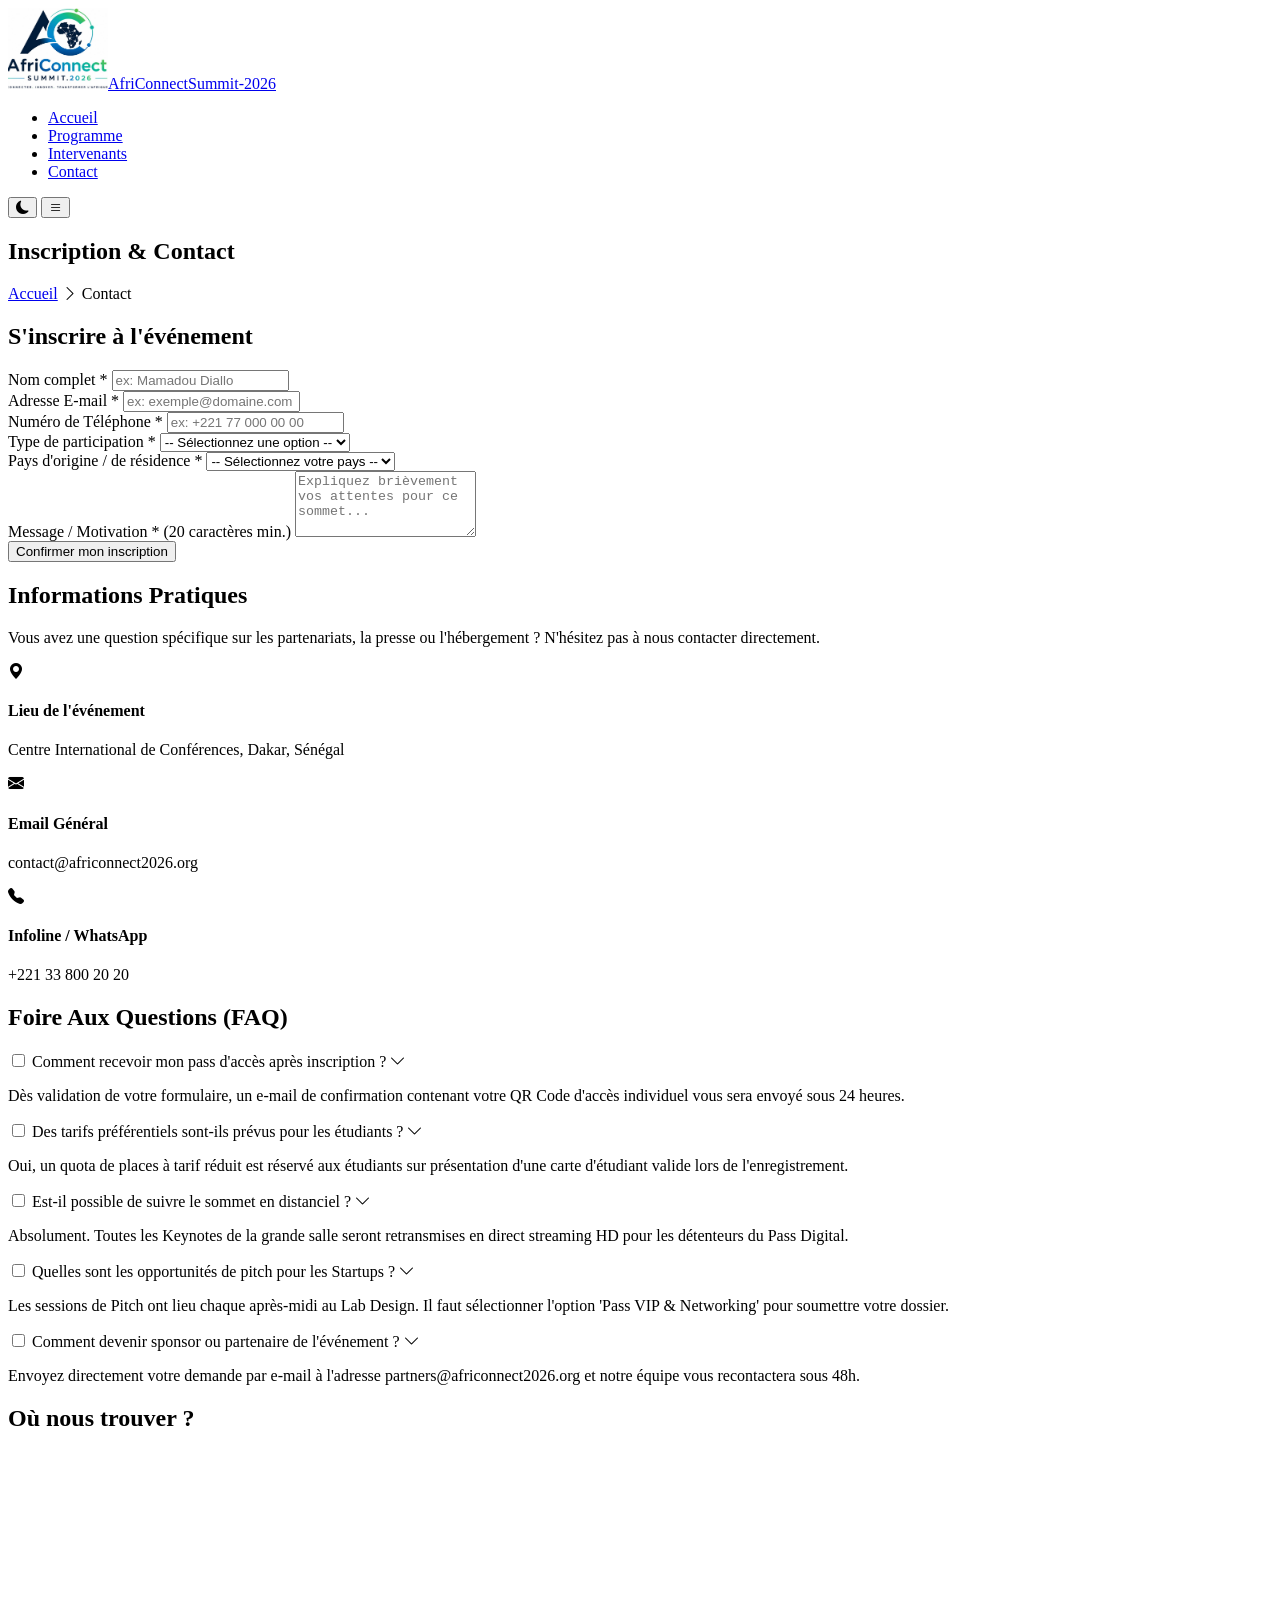
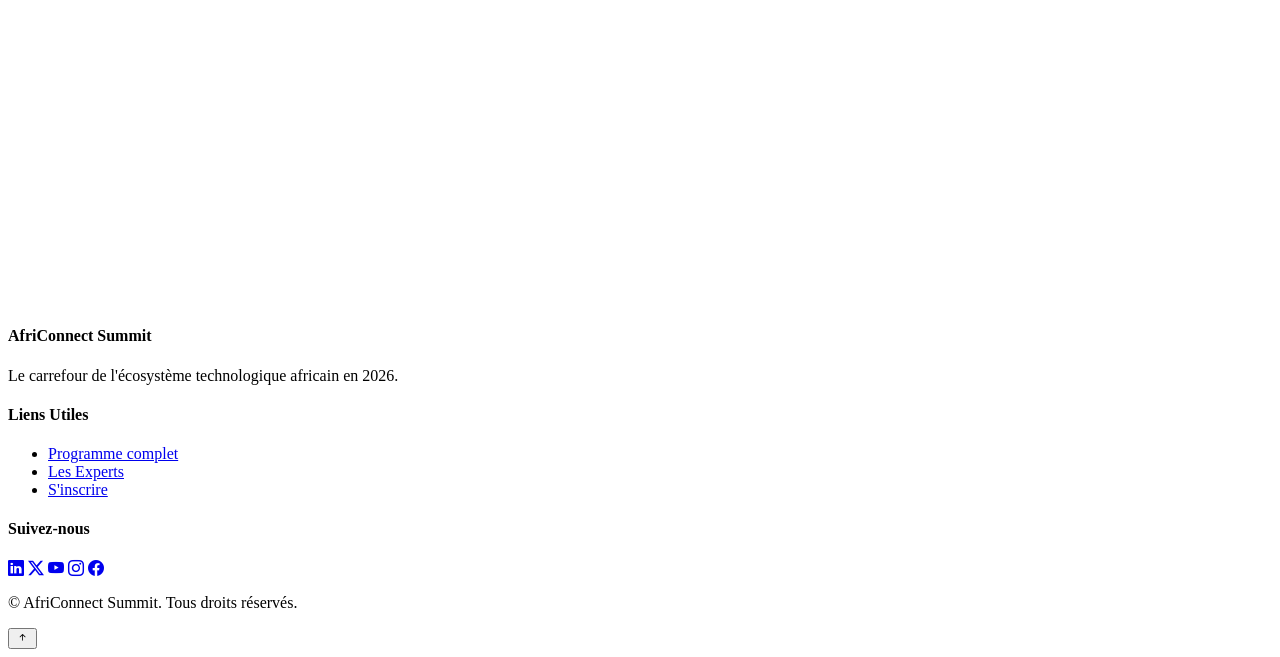
==== contact.html @ 2fd5e5c2 "structure HTML de tous les pages" ====
<!DOCTYPE html>
<html lang="en">
<head>
    <meta charset="UTF-8">
    <meta name="viewport" content="width=device-width, initial-scale=1.0">
    <title>AfriSummit</title>
    <link rel="preconnect" href="https://fonts.googleapis.com">
    <link rel="preconnect" href="https://fonts.gstatic.com" crossorigin>
    <link href="https://fonts.googleapis.com/css2?family=Inter:wght@400;500;600&family=Space+Grotesk:wght@500;700&display=swap" rel="stylesheet">
    <link rel="stylesheet" href="https://cdn.jsdelivr.net/npm/bootstrap-icons@1.11.3/font/bootstrap-icons.min.css">
    <link rel="stylesheet" href="css/style.css">
</head>
<body>
    <header class="main-header">
        <nav class="navbar" aria-label="Navigation principale">
            <div class="nav-logo"> 
               <a href="programme.html"><img src="images/logo1.jpeg" alt="AfriConnect Summit 2026" width="100px">AfriConnect<span>Summit-2026</span></a>
            </div>
                <ul class="nav-links" id="navlinks">
                    <li><a href="index.html">Accueil</a></li>
                    <li><a href="programme.html">Programme</a></li>
                    <li><a href="intervenants.html">Intervenants</a></li>
                    <li><a href="contact.html" class="active">Contact</a></li>
                </ul>
                <div class="nav-actions">
                    <button id="themtoggle" class="btn-theme" aria-label="Changer de theme">
                        <i class="bi bi-moon-fill"></i>
                    </button>
                    <button id="menuHamburger" class="btn-hamburger" aria-label="Ouvrir le menu" aria-expanded="false">
                        <i class="bi bi-list"></i>
                    </button>
                </div>
        </nav>
    </header>
    <main>
        <!-- HERO INTERNE -->
        <section class="internal-hero">
            <h1>Inscription & Contact</h1>
            <nav class="breadcrumb" aria-label="Fil d'Ariane">
                <a href="index.html">Accueil</a>
                <i class="bi bi-chevron-right"></i>
                <span>Contact</span>
            </nav>
        </section>
         <!-- SECTION FORMULAIRE DE CONTACT (Flexbox 2 colonnes) -->
        <section class="contact-section">
            <div class="contact-container">
                
                <!-- Colonne Gauche : Formulaire -->
                <div class="contact-form-wrapper">
                    <h2>S'inscrire à l'événement</h2>
                    <div id="successMessage" class="alert-success" style="display: none;">
                        <i class="bi bi-check-circle-fill"></i> Inscription réussie ! Un e-mail de confirmation vous a été envoyé.
                    </div>

                    <form id="registrationForm" novalidate>
                        <!-- Nom Complet -->
                        <div class="form-group">
                            <label for="fullName">Nom complet *</label>
                            <input type="text" id="fullName" class="form-control" placeholder="ex: Mamadou Diallo">
                            <small class="error-text"></small>
                        </div>

                        <!-- Email -->
                        <div class="form-group">
                            <label for="email">Adresse E-mail *</label>
                            <input type="email" id="email" class="form-control" placeholder="ex: exemple@domaine.com">
                            <small class="error-text"></small>
                        </div>

                        <!-- Téléphone -->
                        <div class="form-group">
                            <label for="phone">Numéro de Téléphone *</label>
                            <input type="tel" id="phone" class="form-control" placeholder="ex: +221 77 000 00 00">
                            <small class="error-text"></small>
                        </div>

                        <!-- Type de participation -->
                        <div class="form-group">
                            <label for="participationType">Type de participation *</label>
                            <select id="participationType" class="form-control">
                                <option value="">-- Sélectionnez une option --</option>
                                <option value="participant">Participant Standard</option>
                                <option value="vip">Pass VIP & Networking</option>
                                <option value="student">Étudiant / Chercheur</option>
                                <option value="press">Presse & Média</option>
                            </select>
                            <small class="error-text"></small>
                        </div>

                        <!-- Pays africain (Min 10 pays) -->
                        <div class="form-group">
                            <label for="country">Pays d'origine / de résidence *</label>
                            <select id="country" class="form-control">
                                <option value="">-- Sélectionnez votre pays --</option>
                                <option value="Sénégal">Sénégal</option>
                                <option value="Guinée">Guinée</option>
                                <option value="Côte d'Ivoire">Côte d'Ivoire</option>
                                <option value="Mali">Mali</option>
                                <option value="Ghana">Ghana</option>
                                <option value="Nigeria">Nigeria</option>
                                <option value="Cameroun">Cameroun</option>
                                <option value="Kenya">Kenya</option>
                                <option value="Rwanda">Rwanda</option>
                                <option value="Maroc">Maroc</option>
                                <option value="Afrique du Sud">Afrique du Sud</option>
                            </select>
                            <small class="error-text"></small>
                        </div>

                        <!-- Message / Motivation -->
                        <div class="form-group">
                            <label for="message">Message / Motivation * (20 caractères min.)</label>
                            <textarea id="message" rows="4" class="form-control" placeholder="Expliquez brièvement vos attentes pour ce sommet..."></textarea>
                            <small class="error-text"></small>
                        </div>

                        <!-- Bouton d'envoi -->
                        <button type="submit" class="btn btn-primary btn-submit">Confirmer mon inscription</button>
                    </form>
                </div>

                <!-- Colonne Droite : Informations pratiques -->
                <div class="contact-info-wrapper">
                    <h2>Informations Pratiques</h2>
                    <p class="info-desc">Vous avez une question spécifique sur les partenariats, la presse ou l'hébergement ? N'hésitez pas à nous contacter directement.</p>

                    <div class="info-cards">
                        <div class="info-item">
                            <i class="bi bi-geo-alt-fill"></i>
                            <div>
                                <h4>Lieu de l'événement</h4>
                                <p>Centre International de Conférences, Dakar, Sénégal</p>
                            </div>
                        </div>

                        <div class="info-item">
                            <i class="bi bi-envelope-fill"></i>
                            <div>
                                <h4>Email Général</h4>
                                <p>contact@africonnect2026.org</p>
                            </div>
                        </div>

                        <div class="info-item">
                            <i class="bi bi-telephone-fill"></i>
                            <div>
                                <h4>Infoline / WhatsApp</h4>
                                <p>+221 33 800 20 20</p>
                            </div>
                        </div>
                    </div>
                </div>

            </div>
        </section>
           <!-- SECTION FAQ (ACCORDÉON CSS PUR) -->
        <section class="faq-section scroll-anim">
            <h2 class="section-title">Foire Aux Questions (FAQ)</h2>
            <div class="faq-accordion">
                
                <!-- Q1 -->
                <div class="faq-item">
                    <input type="checkbox" id="faq-1" class="faq-toggle">
                    <label for="faq-1" class="faq-header">
                        Comment recevoir mon pass d'accès après inscription ?
                        <i class="bi bi-chevron-down faq-icon"></i>
                    </label>
                    <div class="faq-content">
                        <p>Dès validation de votre formulaire, un e-mail de confirmation contenant votre QR Code d'accès individuel vous sera envoyé sous 24 heures.</p>
                    </div>
                </div>

                <!-- Q2 -->
                <div class="faq-item">
                    <input type="checkbox" id="faq-2" class="faq-toggle">
                    <label for="faq-2" class="faq-header">
                        Des tarifs préférentiels sont-ils prévus pour les étudiants ?
                        <i class="bi bi-chevron-down faq-icon"></i>
                    </label>
                    <div class="faq-content">
                        <p>Oui, un quota de places à tarif réduit est réservé aux étudiants sur présentation d'une carte d'étudiant valide lors de l'enregistrement.</p>
                    </div>
                </div>

                <!-- Q3 -->
                <div class="faq-item">
                    <input type="checkbox" id="faq-3" class="faq-toggle">
                    <label for="faq-3" class="faq-header">
                        Est-il possible de suivre le sommet en distanciel ?
                        <i class="bi bi-chevron-down faq-icon"></i>
                    </label>
                    <div class="faq-content">
                        <p>Absolument. Toutes les Keynotes de la grande salle seront retransmises en direct streaming HD pour les détenteurs du Pass Digital.</p>
                    </div>
                </div>

                <!-- Q4 -->
                <div class="faq-item">
                    <input type="checkbox" id="faq-4" class="faq-toggle">
                    <label for="faq-4" class="faq-header">
                        Quelles sont les opportunités de pitch pour les Startups ?
                        <i class="bi bi-chevron-down faq-icon"></i>
                    </label>
                    <div class="faq-content">
                        <p>Les sessions de Pitch ont lieu chaque après-midi au Lab Design. Il faut sélectionner l'option 'Pass VIP & Networking' pour soumettre votre dossier.</p>
                    </div>
                </div>

                <!-- Q5 -->
                <div class="faq-item">
                    <input type="checkbox" id="faq-5" class="faq-toggle">
                    <label for="faq-5" class="faq-header">
                        Comment devenir sponsor ou partenaire de l'événement ?
                        <i class="bi bi-chevron-down faq-icon"></i>
                    </label>
                    <div class="faq-content">
                        <p>Envoyez directement votre demande par e-mail à l'adresse partners@africonnect2026.org et notre équipe vous recontactera sous 48h.</p>
                    </div>
                </div>

            </div>
        </section>

        <!-- SECTION CARTE GOOGLE MAPS -->
        <section class="map-section scroll-anim">
            <h2 class="section-title">Où nous trouver ?</h2>
            <div class="map-container">
                <iframe 
                    src="https://www.google.com/maps/embed?pb=!1m18!1m12!1m3!1d61775.29778263155!2d-17.4727142!3d14.6937001!2m3!1f0!2f0!3f0!3m2!1i1024!2i768!4f13.1!3m3!1m2!1s0xec1724012013f99%3A0xe541240375837651!2sDakar%2C%20S%C3%A9n%C3%A9gal!5e0!3m2!1sfr!2sfr!4v1700000000000!5m2!1sfr!2sfr" 
                    width="100%" 
                    height="450" 
                    style="border:0;" 
                    allowfullscreen="" 
                    loading="lazy" 
                    referrerpolicy="no-referrer-when-downgrade"
                    title="Carte de localisation de l'événement">
                </iframe>
            </div>
        </section>
    </main>
    <!-- Footer -->
         <footer class="main-footer">
        <div class="footer-container">
            <div class="footer-col">
                <h4>AfriConnect Summit</h4>
                <p>Le carrefour de l'écosystème technologique africain en 2026.</p>
            </div>
            <div class="footer-col">
                <h4>Liens Utiles</h4>
                <ul>
                    <li><a href="programme.html">Programme complet</a></li>
                    <li><a href="intervenants.html">Les Experts</a></li>
                    <li><a href="contact.html">S'inscrire</a></li>
                </ul>
            </div>
            <div class="footer-col">
                <h4>Suivez-nous</h4>
                <div class="social-links">
                    <a href="#" aria-label="LinkedIn"><i class="bi bi-linkedin"></i></a>
                    <a href="#" aria-label="X (Twitter)"><i class="bi bi-twitter-x"></i></a>
                    <a href="#" aria-label="YouTube"><i class="bi bi-youtube"></i></a>
                    <a href="#" aria-label="instagram"><i class="bi bi-instagram"></i></a>
                    <a href="#" aria-label="facebook"><i class="bi bi-facebook"></i></a>
                </div>
            </div>
        </div>
        
        <div class="footer-bottom">
            <p>&copy; <span id="currentYear"></span> AfriConnect Summit. Tous droits réservés.</p>
            <button id="backToTop" class="btn-back-to-top" aria-label="Retour en haut de page">
                <i class="bi bi-arrow-up-short"></i>
            </button>
        </div>
    </footer>

    <script src="js/main.js"></script>
</body>
</html>
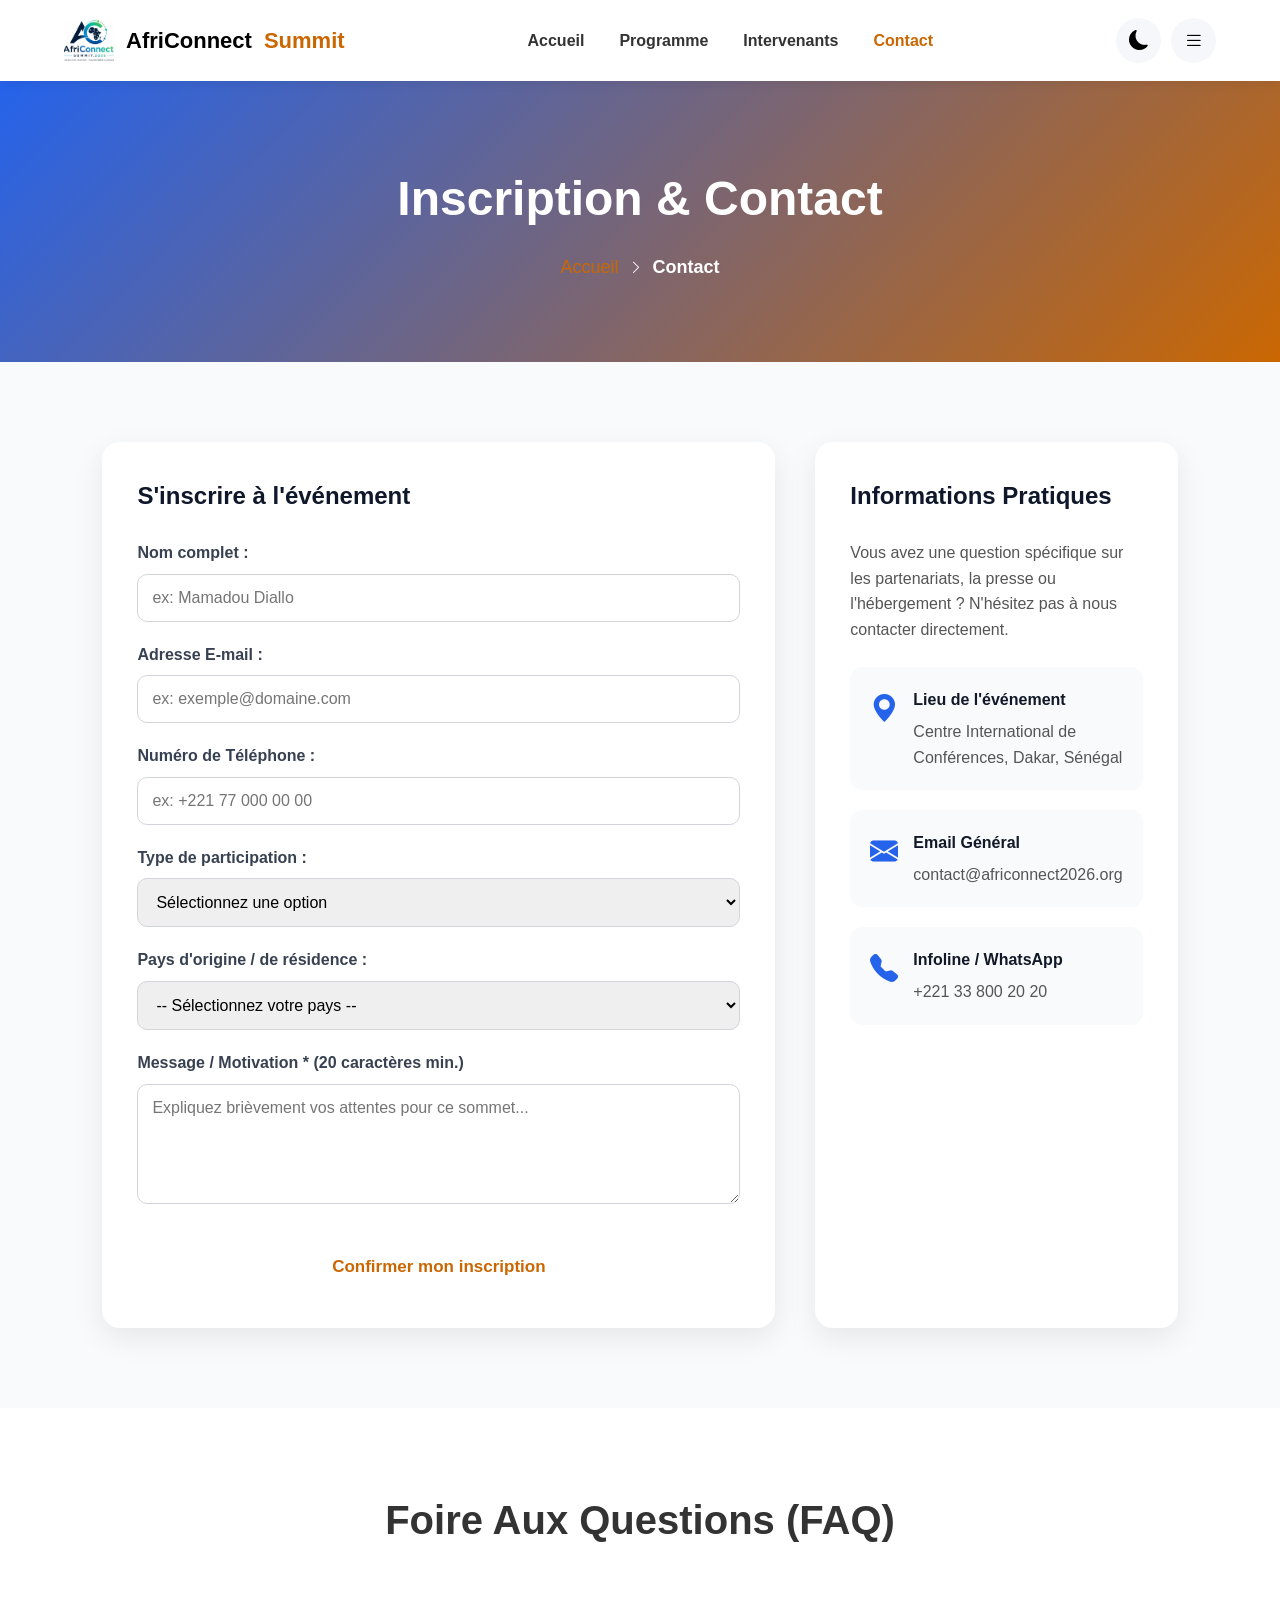
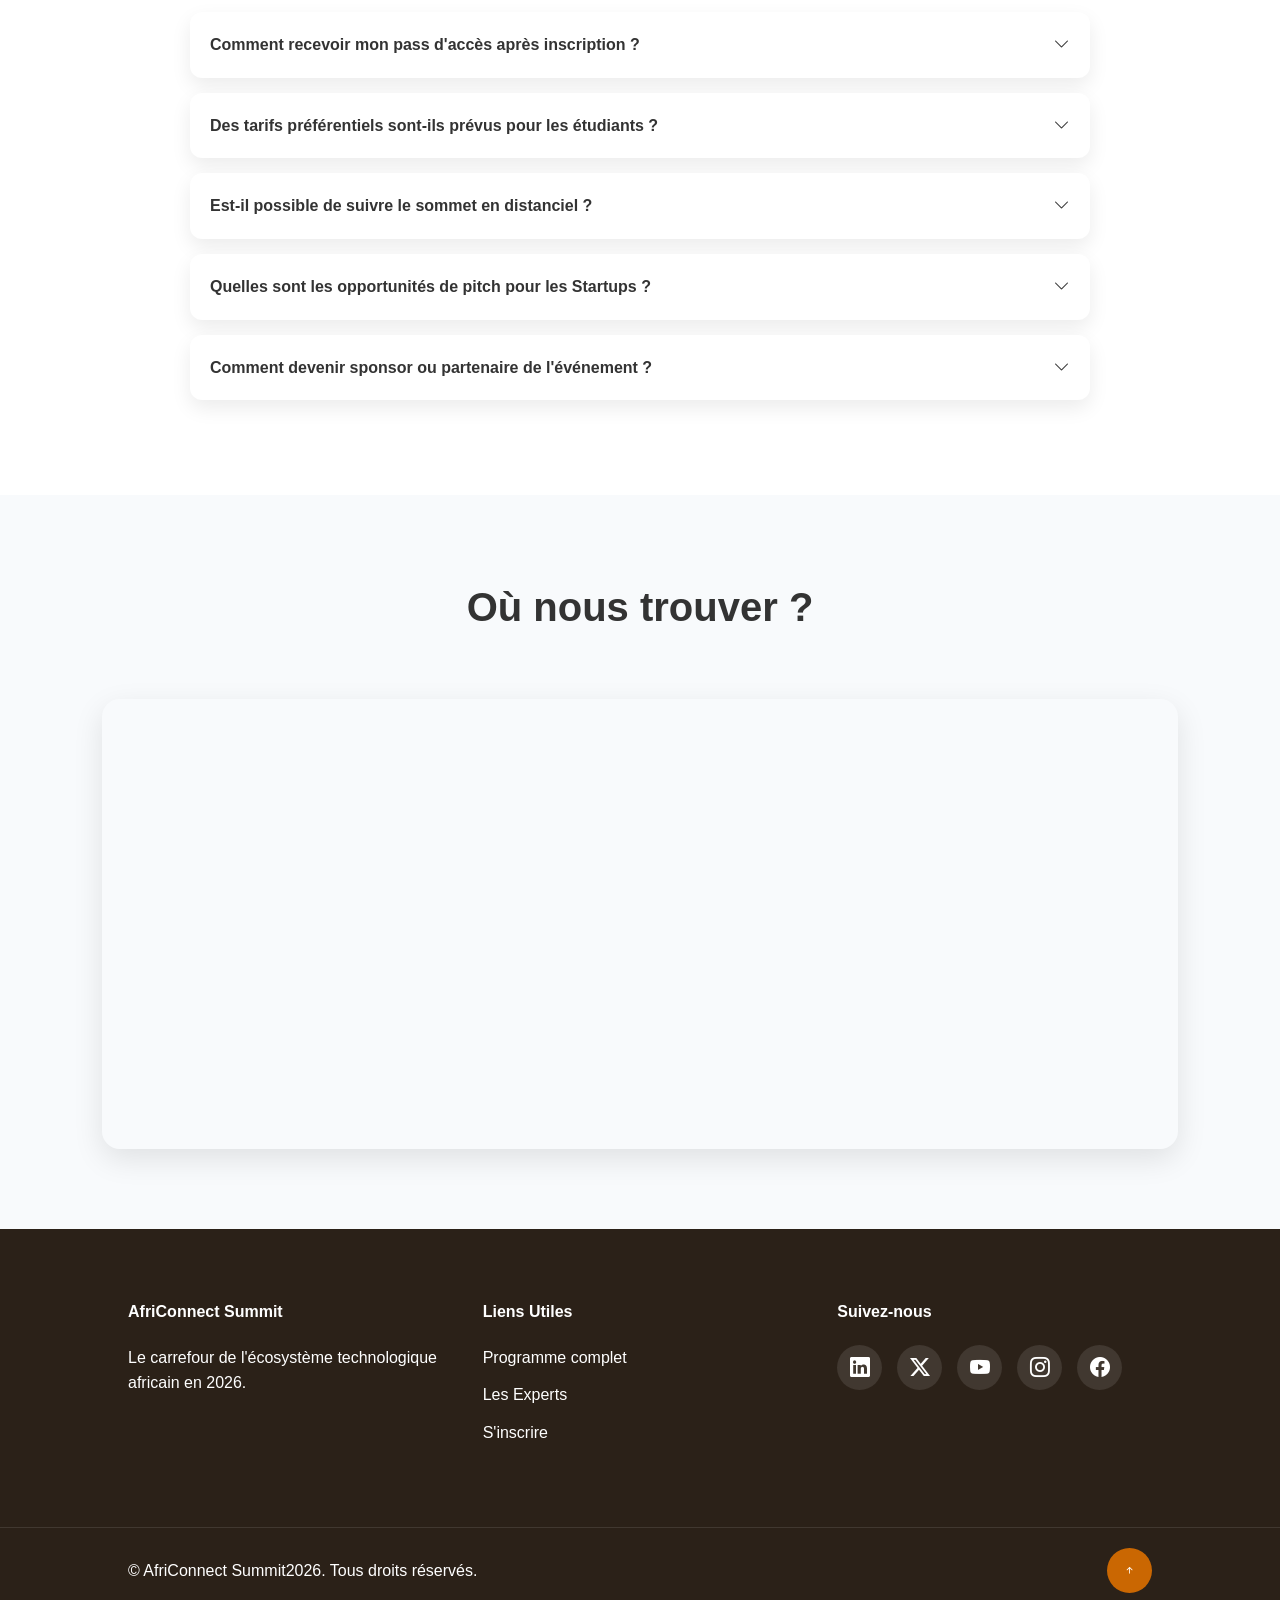
==== commit 014409e9: "mise en css de tous les pages HTML et des couleurs" ====
--- a/contact.html
+++ b/contact.html
@@ -14,7 +14,7 @@
     <header class="main-header">
         <nav class="navbar" aria-label="Navigation principale">
             <div class="nav-logo"> 
-               <a href="programme.html"><img src="images/logo1.jpeg" alt="AfriConnect Summit 2026" width="100px">AfriConnect<span>Summit-2026</span></a>
+               <a href="programme.html"><img src="images/logo1.jpeg" alt="AfriConnect Summit 2026" width="50px">AfriConnect<span>Summit</span></a>
             </div>
                 <ul class="nav-links" id="navlinks">
                     <li><a href="index.html">Accueil</a></li>
@@ -56,30 +56,30 @@
                     <form id="registrationForm" novalidate>
                         <!-- Nom Complet -->
                         <div class="form-group">
-                            <label for="fullName">Nom complet *</label>
+                            <label for="fullName">Nom complet :</label>
                             <input type="text" id="fullName" class="form-control" placeholder="ex: Mamadou Diallo">
                             <small class="error-text"></small>
                         </div>
 
                         <!-- Email -->
                         <div class="form-group">
-                            <label for="email">Adresse E-mail *</label>
+                            <label for="email">Adresse E-mail :</label>
                             <input type="email" id="email" class="form-control" placeholder="ex: exemple@domaine.com">
                             <small class="error-text"></small>
                         </div>
 
                         <!-- Téléphone -->
                         <div class="form-group">
-                            <label for="phone">Numéro de Téléphone *</label>
+                            <label for="phone">Numéro de Téléphone :</label>
                             <input type="tel" id="phone" class="form-control" placeholder="ex: +221 77 000 00 00">
                             <small class="error-text"></small>
                         </div>
 
                         <!-- Type de participation -->
                         <div class="form-group">
-                            <label for="participationType">Type de participation *</label>
+                            <label for="participationType">Type de participation :</label>
                             <select id="participationType" class="form-control">
-                                <option value="">-- Sélectionnez une option --</option>
+                                <option value=""> Sélectionnez une option </option>
                                 <option value="participant">Participant Standard</option>
                                 <option value="vip">Pass VIP & Networking</option>
                                 <option value="student">Étudiant / Chercheur</option>
@@ -90,7 +90,7 @@
 
                         <!-- Pays africain (Min 10 pays) -->
                         <div class="form-group">
-                            <label for="country">Pays d'origine / de résidence *</label>
+                            <label for="country">Pays d'origine / de résidence :</label>
                             <select id="country" class="form-control">
                                 <option value="">-- Sélectionnez votre pays --</option>
                                 <option value="Sénégal">Sénégal</option>
@@ -154,7 +154,7 @@
 
             </div>
         </section>
-           <!-- SECTION FAQ (ACCORDÉON CSS PUR) -->
+           <!-- SECTION FAQ (Foire Aux Questions) -->
         <section class="faq-section scroll-anim">
             <h2 class="section-title">Foire Aux Questions (FAQ)</h2>
             <div class="faq-accordion">
@@ -267,7 +267,7 @@
         </div>
         
         <div class="footer-bottom">
-            <p>&copy; <span id="currentYear"></span> AfriConnect Summit. Tous droits réservés.</p>
+            <p>&copy; <span id="currentYear"></span> AfriConnect Summit2026. Tous droits réservés.</p>
             <button id="backToTop" class="btn-back-to-top" aria-label="Retour en haut de page">
                 <i class="bi bi-arrow-up-short"></i>
             </button>
--- a/css/style.css
+++ b/css/style.css
@@ -0,0 +1,1189 @@
+/* ============================
+   RESET
+============================ */
+
+*{
+    margin:0;
+    padding:0;
+    box-sizing:border-box;
+}
+
+:root{
+    --primary:#ca6702;
+    --secondary:#2573eb;
+    --light:#ffffff;
+    --gray:#f5f7fa;
+    --text:#333;
+    --radius:15px;
+    --transition:.4s;
+    --shadow:0 10px 25px rgba(0,0,0,.08);
+}
+
+body{
+    font-family:'Inter',sans-serif;
+    background:#fff;
+    color:var(--text);
+    line-height:1.6;
+}
+
+h1,h2,h3,h4{
+    font-family:'Space Grotesk',sans-serif;
+}
+
+img{
+    max-width:100%;
+    display:block;
+}
+
+a{
+    text-decoration:none;
+}
+
+/* ============================
+   NAVBAR
+============================ */
+
+.main-header{
+    position:sticky;
+    top:0;
+    background:#fff;
+    box-shadow:0 2px 10px rgba(0,0,0,.08);
+    z-index:1000;
+}
+
+.navbar{
+    width:90%;
+    max-width:1200px;
+    margin:auto;
+    display:flex;
+    justify-content:space-between;
+    align-items:center;
+    padding:18px 0;
+}
+
+.nav-logo a{
+    display:flex;
+    align-items:center;
+    gap:12px;
+    color:#000;
+    font-weight:bold;
+    font-size:22px;
+}
+
+.nav-logo span{
+    color:var(--primary);
+}
+
+.nav-links{
+    display:flex;
+    list-style:none;
+    gap:35px;
+}
+
+.nav-links a{
+    color:#333;
+    font-weight:600;
+    transition:.3s;
+}
+
+.nav-links a:hover,
+.nav-links .active{
+    color:var(--primary);
+}
+
+.nav-actions{
+    display:flex;
+    gap:10px;
+}
+
+.btn-theme,
+.btn-hamburger{
+    width:45px;
+    height:45px;
+    border:none;
+    border-radius:50%;
+    background:var(--gray);
+    cursor:pointer;
+    font-size:20px;
+}
+
+/* ============================
+   HERO
+============================ */
+
+.hero-section{
+    position: relative;
+    min-height: 100vh;
+    display: flex;
+    flex-direction: column;
+    justify-content: center;
+    align-items: center;
+    text-align: center;
+    padding: 80px 20px;
+    overflow: hidden;
+    color: #ca6702;
+}
+.hero-video{
+    position: absolute;
+    top: 0;
+    left: 0;
+    width: 100%;
+    height: 100%;
+    object-fit: cover;
+    z-index: -2;
+}
+
+.hero-section::before{
+    content: "";
+    position: absolute;
+    inset: 0;
+    background: rgba(0,0,0,0.45);
+    z-index: -1;
+}
+
+.hero-content,
+.countdown-container{
+    position: relative;
+    z-index: 1;
+}
+
+.hero-content{
+    max-width:800px;
+}
+
+.hero-content h1{
+    font-size:3.5rem;
+    margin-bottom:20px;
+}
+
+.hero-subtitle{
+    font-size:22px;
+    margin-bottom:35px;
+}
+
+.hero-cta{
+    display:flex;
+    gap:20px;
+    justify-content:center;
+    flex-wrap:wrap;
+}
+
+/* Boutons */
+
+.btn{
+    padding:15px 28px;
+    border-radius:50px;
+    font-weight:600;
+    transition:.4s;
+}
+
+.btn-primary{
+    background:#fff;
+    color:var(--primary);
+}
+
+.btn-primary:hover{
+    transform:translateY(-5px);
+}
+
+.btn-secondary{
+    border:2px solid #fff;
+    color:#fff;
+}
+
+.btn-secondary:hover{
+    background:#fff;
+    color:var(--primary);
+}
+
+.btn-outline{
+    border:2px solid var(--primary);
+    color:var(--primary);
+    padding:14px 30px;
+    border-radius:40px;
+}
+
+.btn-outline:hover{
+    background:var(--primary);
+    color:#fff;
+}
+
+/* ============================
+   COMPTE A REBOURS
+============================ */
+
+.countdown-container{
+    display:flex;
+    gap:20px;
+    margin-top:60px;
+    flex-wrap:wrap;
+    justify-content:center;
+}
+
+.countdown-item{
+    background:rgba(255,255,255,.15);
+    backdrop-filter:blur(8px);
+    padding:20px;
+    border-radius:15px;
+    width:120px;
+}
+
+.countdown-item span{
+    display:block;
+    font-size:40px;
+    font-weight:bold;
+}
+
+.countdown-item small{
+    font-size:15px;
+}
+
+/* ============================
+   CHIFFRES
+============================ */
+
+.stats-section{
+    padding:80px 10%;
+}
+
+.stats-grid{
+    display:grid;
+    grid-template-columns:repeat(4,1fr);
+    gap:30px;
+}
+
+.stat-card{
+    background:#fff;
+    text-align:center;
+    padding:40px;
+    border-radius:var(--radius);
+    box-shadow:var(--shadow);
+}
+
+.stat-number{
+    display:block;
+    font-size:50px;
+    color:var(--primary);
+    font-weight:bold;
+}
+
+.stat-label{
+    margin-top:10px;
+}
+
+/* ============================
+   TITRES
+============================ */
+
+.section-title{
+    text-align:center;
+    font-size:40px;
+    margin-bottom:60px;
+}
+
+/* ============================
+   POURQUOI PARTICIPER
+============================ */
+
+.why-section{
+    background:var(--gray);
+    padding:90px 10%;
+}
+
+.features-flex{
+    display:flex;
+    gap:30px;
+    flex-wrap:wrap;
+    justify-content:center;
+}
+
+.feature-card{
+    flex:1 1 300px;
+    background:#fff;
+    padding:35px;
+    text-align:center;
+    border-radius:var(--radius);
+    box-shadow:var(--shadow);
+    transition:.4s;
+}
+
+.feature-card:hover{
+    transform:translateY(-10px);
+}
+
+.feature-card i{
+    font-size:50px;
+    color:var(--primary);
+    margin-bottom:20px;
+}
+
+/* ============================
+   INTERVENANTS
+============================ */
+
+.speakers-prewiew-section{
+    padding:90px 10%;
+}
+
+.speakers-grid{
+    display:grid;
+    grid-template-columns:repeat(4,1fr);
+    gap:20px;
+}
+
+.speaker-card{
+    background:#fff;
+    border-radius:var(--radius);
+    overflow:hidden;
+    text-align:center;
+    box-shadow:var(--shadow);
+    transition:.4s;
+}
+
+.speaker-card:hover{
+    transform:translateY(-10px);
+}
+
+.speaker-img img{
+    width:100%;
+    height:320px;
+    object-fit:cover;
+}
+
+.speaker-role{
+    color:var(--primary);
+    font-weight:600;
+}
+
+.speaker-country{
+    display:inline-block;
+    margin:15px 0;
+    background:var(--primary);
+    color:#fff;
+    padding:6px 15px;
+    border-radius:30px;
+}
+
+.center-btn{
+    margin-top:50px;
+    text-align:center;
+}
+
+
+ /* ==========================================================================
+   8. SECTION SPONSORS (Centré & Pro - Style Web Summit)
+   ========================================================================== */
+.sponsors-section {
+    max-width: 1200px;
+    margin: 6rem auto;
+    padding: 0 var(--spacing-md);
+    text-align: center;
+}
+
+.sponsors-category {
+    margin-bottom: 4rem;
+    width: 100%;
+}
+
+.sponsors-category h3 {
+    font-size: 1.1rem;
+    color: var(--text-secondary);
+    text-transform: uppercase;
+    letter-spacing: 0.1em;
+    margin-bottom: 2rem;
+    font-weight: 600;
+    text-align: center; /* Force le titre à rester bien centré */
+    width: 100%;
+}
+
+/* Alignement centré de tous les logos de la catégorie */
+.sponsors-flex {
+    display: flex;
+    justify-content: center;
+    align-items: center;
+    flex-wrap: wrap;
+    gap: 3rem;
+    margin: 0 auto;
+}
+
+/* Enlève les carrés/fonds colorés autour des logos */
+.sponsor-logo {
+    background: transparent !important;
+    border: none !important;
+    box-shadow: none !important;
+    border-top: none !important; /* Supprime la bordure supérieure de couleur */
+    display: flex;
+    align-items: center;
+    justify-content: center;
+    padding: 0.5rem;
+    transition: var(--transition-smooth);
+}
+
+.sponsor-logo:hover {
+    transform: translateY(-3px) scale(1.05);
+}
+
+/* Dimensionnement propre et uniforme des images de logos */
+.sponsor-logo img {
+    max-width: 150px;
+    max-height: 60px;
+    width: auto;
+    height: auto;
+    object-fit: contain;
+    filter: none;
+}
+
+/* Reset des tailles explicites pour garder l'alignement centré parfait */
+.gold .sponsor-logo, 
+.silver .sponsor-logo, 
+.bronze .sponsor-logo {
+    width: auto;
+    height: auto;
+}
+
+/* Responsive pour mobile */
+@media (max-width: 600px) {
+    .sponsors-flex {
+        gap: 1.5rem;
+    }
+    
+    .sponsor-logo img {
+        max-width: 110px;
+        max-height: 45px;
+    }
+}
+/* ============================
+   FOOTER
+============================ */
+
+.main-footer{
+    background:#2b2118;
+    color:#fff;
+}
+
+.footer-container{
+    display:grid;
+    grid-template-columns:repeat(auto-fit,minmax(250px,1fr));
+    gap:40px;
+    padding:70px 10%;
+}
+
+.footer-col h4{
+    margin-bottom:20px;
+}
+
+.footer-col ul{
+    list-style:none;
+}
+
+.footer-col li{
+    margin-bottom:12px;
+}
+
+.footer-col a{
+    color:#fff;
+}
+
+.social-links{
+    display:flex;
+    gap:15px;
+}
+
+.social-links a{
+    width:45px;
+    height:45px;
+    display:flex;
+    justify-content:center;
+    align-items:center;
+    border-radius:50%;
+    background:rgba(255,255,255,.1);
+    color:#fff;
+    font-size:20px;
+    transition:.3s;
+}
+
+.social-links a:hover{
+    background:var(--primary);
+}
+
+.footer-bottom{
+    border-top:1px solid rgba(255,255,255,.1);
+    display:flex;
+    justify-content:space-between;
+    align-items:center;
+    padding:20px 10%;
+}
+
+.btn-back-to-top{
+    width:45px;
+    height:45px;
+    border:none;
+    border-radius:50%;
+    background:var(--primary);
+    color:#fff;
+    cursor:pointer;
+}
+
+/* ============================
+   RESPONSIVE
+============================ */
+
+@media(max-width:900px){
+
+.nav-links{
+    display:none;
+}
+
+.hero-content h1{
+    font-size:2.5rem;
+}
+
+.hero-cta{
+    flex-direction:column;
+}
+
+.countdown-item{
+    width:90px;
+}
+
+.section-title{
+    font-size:30px;
+}
+
+.footer-bottom{
+    flex-direction:column;
+    gap:20px;
+}
+
+}
+/* css programme.html */
+/* ===========================
+   HERO INTERNE
+=========================== */
+
+.internal-hero{
+    background: linear-gradient(135deg,#2563eb,#eb5e28);
+    color:#fff;
+    text-align:center;
+    padding:80px 20px;
+}
+
+.internal-hero h1{
+    font-size:3rem;
+    margin-bottom:15px;
+}
+
+.breadcrumb{
+    display:flex;
+    justify-content:center;
+    align-items:center;
+    gap:10px;
+    font-size:18px;
+}
+
+.breadcrumb a{
+    color:#fff;
+    text-decoration:none;
+}
+
+.breadcrumb i{
+    font-size:14px;
+}
+
+.breadcrumb span{
+    font-weight:bold;
+}
+
+/* ===========================
+   PROGRAMME
+=========================== */
+
+.schedule-section{
+    padding:80px 8%;
+    background:#fff;
+}
+
+.tabs-container{
+    display:flex;
+    justify-content:center;
+    gap:20px;
+    flex-wrap:wrap;
+    margin-bottom:40px;
+}
+
+.tab-btn{
+    padding:15px 30px;
+    border:none;
+    border-radius:40px;
+    background:#fff;
+    cursor:pointer;
+    font-size:16px;
+    font-weight:600;
+    transition:.3s;
+}
+
+.tab-btn:hover,
+.tab-btn.active{
+    background:#fb8500;
+    color:#fff;
+}
+
+.tab-panel{
+    display:none;
+}
+
+.tab-panel.active{
+    display:block;
+}
+
+.table-responsive{
+    overflow-x:auto;
+}
+
+.schedule-table{
+    width:100%;
+    border-collapse:collapse;
+    background:#fff;
+    border-radius:15px;
+    overflow:hidden;
+    box-shadow:0 10px 25px rgba(0,0,0,.08);
+}
+
+.schedule-table thead{
+    background:#fb8500;
+    color:#fff;
+}
+
+.schedule-table th,
+.schedule-table td{
+    padding:18px;
+    text-align:left;
+}
+
+.schedule-table tbody tr:nth-child(even){
+    background:#f8fafc;
+}
+
+.schedule-table tbody tr:hover{
+    background:#eef4ff;
+}
+
+.time{
+    font-weight:bold;
+    color:#2563eb;
+}
+
+.session-title{
+    font-weight:600;
+}
+
+/* ===========================
+   THÉMATIQUES
+=========================== */
+
+.themes-section{
+    padding:80px 8%;
+}
+
+.themes-grid{
+    display:grid;
+    grid-template-columns:repeat(4,1fr);
+    gap:20px;
+    margin-top:50px;
+}
+
+.theme-box{
+    background:#136f63;
+    padding:35px;
+    text-align:center;
+    border-radius:15px;
+    box-shadow:0 10px 25px rgba(0,0,0,.08);
+    transition:.3s;
+}
+
+.theme-box:hover{
+    transform:translateY(-8px);
+}
+
+.theme-box i{
+    font-size:50px;
+    color:#ff6700;
+    margin-bottom:20px;
+}
+
+.theme-box h3{
+    margin-bottom:15px;
+    color:#ff6700;
+}
+
+.theme-box p{
+    color:#fff;
+    line-height:1.7;
+}
+
+/* ===========================
+   RESPONSIVE
+=========================== */
+
+@media(max-width:768px){
+
+.internal-hero h1{
+    font-size:2rem;
+}
+
+.tabs-container{
+    flex-direction:column;
+    align-items:center;
+}
+
+.tab-btn{
+    width:250px;
+}
+
+.schedule-table th,
+.schedule-table td{
+    padding:12px;
+    font-size:14px;
+}
+
+}
+/* intervenants.css */
+/* ===========================
+   HERO INTERNE
+=========================== */
+
+.internal-hero{
+    background: linear-gradient(135deg,#2563eb,#ca6702);
+    color:#fff;
+    text-align:center;
+    padding:80px 20px;
+}
+
+.internal-hero h1{
+    font-size:3rem;
+    margin-bottom:15px;
+}
+
+.breadcrumb{
+    display:flex;
+    justify-content:center;
+    align-items:center;
+    gap:10px;
+    font-size:18px;
+}
+
+.breadcrumb a{
+    color:#ca6702;
+    text-decoration:none;
+}
+
+.breadcrumb span{
+    font-weight:bold;
+}
+
+/* ===========================
+   FILTRES
+=========================== */
+
+.filter-section{
+    padding:50px 8%;
+    background:#fff;
+}
+
+.filter-container{
+    display:flex;
+    justify-content:center;
+    gap:20px;
+    flex-wrap:wrap;
+}
+
+.filter-btn{
+    padding:12px 28px;
+    border:none;
+    border-radius:30px;
+    background:#e5e7eb;
+    cursor:pointer;
+    font-size:16px;
+    font-weight:600;
+    transition:.3s;
+}
+
+.filter-btn:hover,
+.filter-btn.active{
+    background:#2563eb;
+    color:#fff;
+}
+
+/* ===========================
+   GRILLE INTERVENANTS
+=========================== */
+
+.speakers-section {
+    padding: 80px 5%;
+    background: #05051e; /* Fond bleu très foncé comme sur l'image */
+}
+
+.speakers-grid-page {
+    display: grid;
+    /* Création de 5 colonnes pour reproduire le modèle */
+    grid-template-columns: repeat(auto-fit, minmax(180px, 1fr));
+    gap: 30px;
+    justify-content: center;
+}
+
+.speaker-card-item {
+    background: transparent; /* Plus de carte blanche */
+    border-radius: 0;
+    overflow: visible;
+    text-align: center;
+    box-shadow: none; /* Plus d'ombre globale */
+    transition: .4s;
+    padding: 0;
+}
+
+.speaker-card-item:hover {
+    transform: translateY(-8px);
+}
+
+.speaker-img-wrapper {
+    overflow: hidden;
+    background-color: #fff; /* Fond blanc derrière l'intervenant */
+    border-radius: 100px; /* Forme de capsule / ovale */
+    margin: 0 auto;
+    width: 100%;
+    max-width: 190px; /* Contrôle de la largeur maximale */
+    aspect-ratio: 1 / 1.15; /* Garde la proportion légèrement plus haute que large */
+}
+
+.speaker-img-wrapper img {
+    width: 100%;
+    height: 100%;
+    object-fit: cover;
+    border-radius: 100px; 
+    transition: .5s;
+    filter: grayscale(100%); /* Ajout du filtre noir et blanc vu sur la photo */
+}
+
+.speaker-card-item:hover img {
+    transform: scale(1.05);
+}
+
+.speaker-card-item h3 {
+    margin: 15px 0 5px;
+    font-size: 17px;
+    color: #fff; /* Nom en blanc */
+    font-weight: 700;
+}
+
+.speaker-role {
+    color: #a3a5b9; /* Poste/Entreprise en gris clair */
+    font-weight: 500;
+    font-size: 13px;
+    margin-bottom: 0;
+}
+
+/* On masque le pays car il n'est pas présent sur votre modèle cible */
+
+
+/* ===========================
+   RESPONSIVE
+=========================== */
+
+@media(max-width:1200px){
+    .speakers-grid-page {
+        grid-template-columns: repeat(4, 1fr); /* 4 colonnes sur écran moyen */
+    }
+}
+
+@media(max-width:992px){
+    .speakers-grid-page {
+        grid-template-columns: repeat(3, 1fr); /* 3 colonnes sur tablette */
+    }
+}
+
+@media(max-width:768px){
+    .internal-hero h1 {
+        font-size: 2.2rem;
+    }
+
+    .filter-container {
+        flex-direction: column;
+        align-items: center;
+    }
+
+    .filter-btn {
+        width: 220px;
+    }
+
+    .speakers-grid-page {
+        grid-template-columns: repeat(2, 1fr); /* 2 colonnes sur mobile */
+    }
+    
+    .speaker-img-wrapper {
+        max-width: 150px; /* Images un peu plus petites sur mobile */
+    }
+}
+
+@media(max-width:480px){
+    .speakers-grid-page {
+        grid-template-columns: 1fr; /* 1 colonne sur très petit écran */
+    }
+}
+
+/* contact.css */
+/* ==========================
+   SECTION CONTACT
+========================== */
+
+.contact-section{
+    padding:80px 8%;
+    background:#f8fafc;
+}
+
+.contact-container{
+    display:grid;
+    grid-template-columns:2fr 1fr;
+    gap:40px;
+}
+
+.contact-form-wrapper,
+.contact-info-wrapper{
+    background:#fff;
+    padding:35px;
+    border-radius:18px;
+    box-shadow:0 10px 30px rgba(0,0,0,.08);
+}
+
+.contact-form-wrapper h2,
+.contact-info-wrapper h2{
+    margin-bottom:25px;
+    color:#0f172a;
+}
+
+/* ==========================
+   FORMULAIRE
+========================== */
+
+.form-group{
+    margin-bottom:20px;
+}
+
+.form-group label{
+    display:block;
+    margin-bottom:8px;
+    font-weight:600;
+    color:#374151;
+}
+
+.form-control{
+    width:100%;
+    padding:14px;
+    border:1px solid #d1d5db;
+    border-radius:10px;
+    font-size:16px;
+    transition:.3s;
+    font-family:inherit;
+}
+
+.form-control:focus{
+    border-color:#2563eb;
+    outline:none;
+    box-shadow:0 0 0 3px rgba(37,99,235,.2);
+}
+
+textarea.form-control{
+    resize:vertical;
+    min-height:120px;
+}
+
+.error-text{
+    color:#dc2626;
+    font-size:14px;
+    margin-top:5px;
+    display:block;
+}
+
+.btn-submit{
+    width:100%;
+    margin-top:10px;
+    padding:16px;
+    font-size:17px;
+    border:none;
+    cursor:pointer;
+}
+
+/* ==========================
+   MESSAGE SUCCÈS
+========================== */
+
+.alert-success{
+    background:#dcfce7;
+    color:#166534;
+    padding:15px;
+    border-radius:10px;
+    margin-bottom:20px;
+    font-weight:600;
+}
+
+.alert-success i{
+    margin-right:8px;
+}
+
+/* ==========================
+   INFORMATIONS
+========================== */
+
+.info-desc{
+    margin-bottom:25px;
+    color:#555;
+}
+
+.info-cards{
+    display:flex;
+    flex-direction:column;
+    gap:20px;
+}
+
+.info-item{
+    display:flex;
+    align-items:flex-start;
+    gap:15px;
+    padding:20px;
+    border-radius:12px;
+    background:#f8fafc;
+    transition:.3s;
+}
+
+.info-item:hover{
+    transform:translateY(-5px);
+    box-shadow:0 8px 20px rgba(0,0,0,.08);
+}
+
+.info-item i{
+    font-size:28px;
+    color:#2563eb;
+}
+
+.info-item h4{
+    margin-bottom:6px;
+    color:#111827;
+}
+
+.info-item p{
+    color:#555;
+}
+
+/* ==========================
+   FAQ
+========================== */
+
+.faq-section{
+    padding:80px 8%;
+}
+
+.faq-accordion{
+    max-width:900px;
+    margin:auto;
+}
+
+.faq-item{
+    margin-bottom:15px;
+    border-radius:12px;
+    overflow:hidden;
+    box-shadow:0 8px 20px rgba(0,0,0,.08);
+    background:#fff;
+}
+
+.faq-toggle{
+    display:none;
+}
+
+.faq-header{
+    display:flex;
+    justify-content:space-between;
+    align-items:center;
+    padding:20px;
+    cursor:pointer;
+    font-weight:600;
+}
+
+.faq-content{
+    max-height:0;
+    overflow:hidden;
+    transition:max-height .4s ease;
+    padding:0 20px;
+}
+
+.faq-toggle:checked + .faq-header + .faq-content{
+    max-height:200px;
+    padding:20px;
+}
+
+.faq-icon{
+    transition: 3s;
+}
+
+.faq-toggle:checked + .faq-header .faq-icon{
+    transform:rotate(180deg);
+}
+
+
+/* ==========================
+   GOOGLE MAP
+========================== */
+
+.map-section{
+    padding:80px 8%;
+    background:#f8fafc;
+}
+
+.map-container{
+    border-radius:18px;
+    overflow:hidden;
+    box-shadow:0 10px 30px rgba(0,0,0,.1);
+}
+
+.map-container iframe{
+    display:block;
+    width:100%;
+    border:0;
+}
+
+/* ==========================
+   RESPONSIVE
+========================== */
+
+@media(max-width:992px){
+
+.contact-container{
+    grid-template-columns:1fr;
+}
+
+}
+
+@media(max-width:768px){
+
+.contact-section,
+.faq-section,
+.map-section{
+    padding:60px 20px;
+}
+
+.contact-form-wrapper,
+.contact-info-wrapper{
+    padding:25px;
+}
+
+.faq-header{
+    font-size:15px;
+}
+
+.info-item{
+    flex-direction:column;
+}
+
+.info-item i{
+    font-size:32px;
+}
+
+}
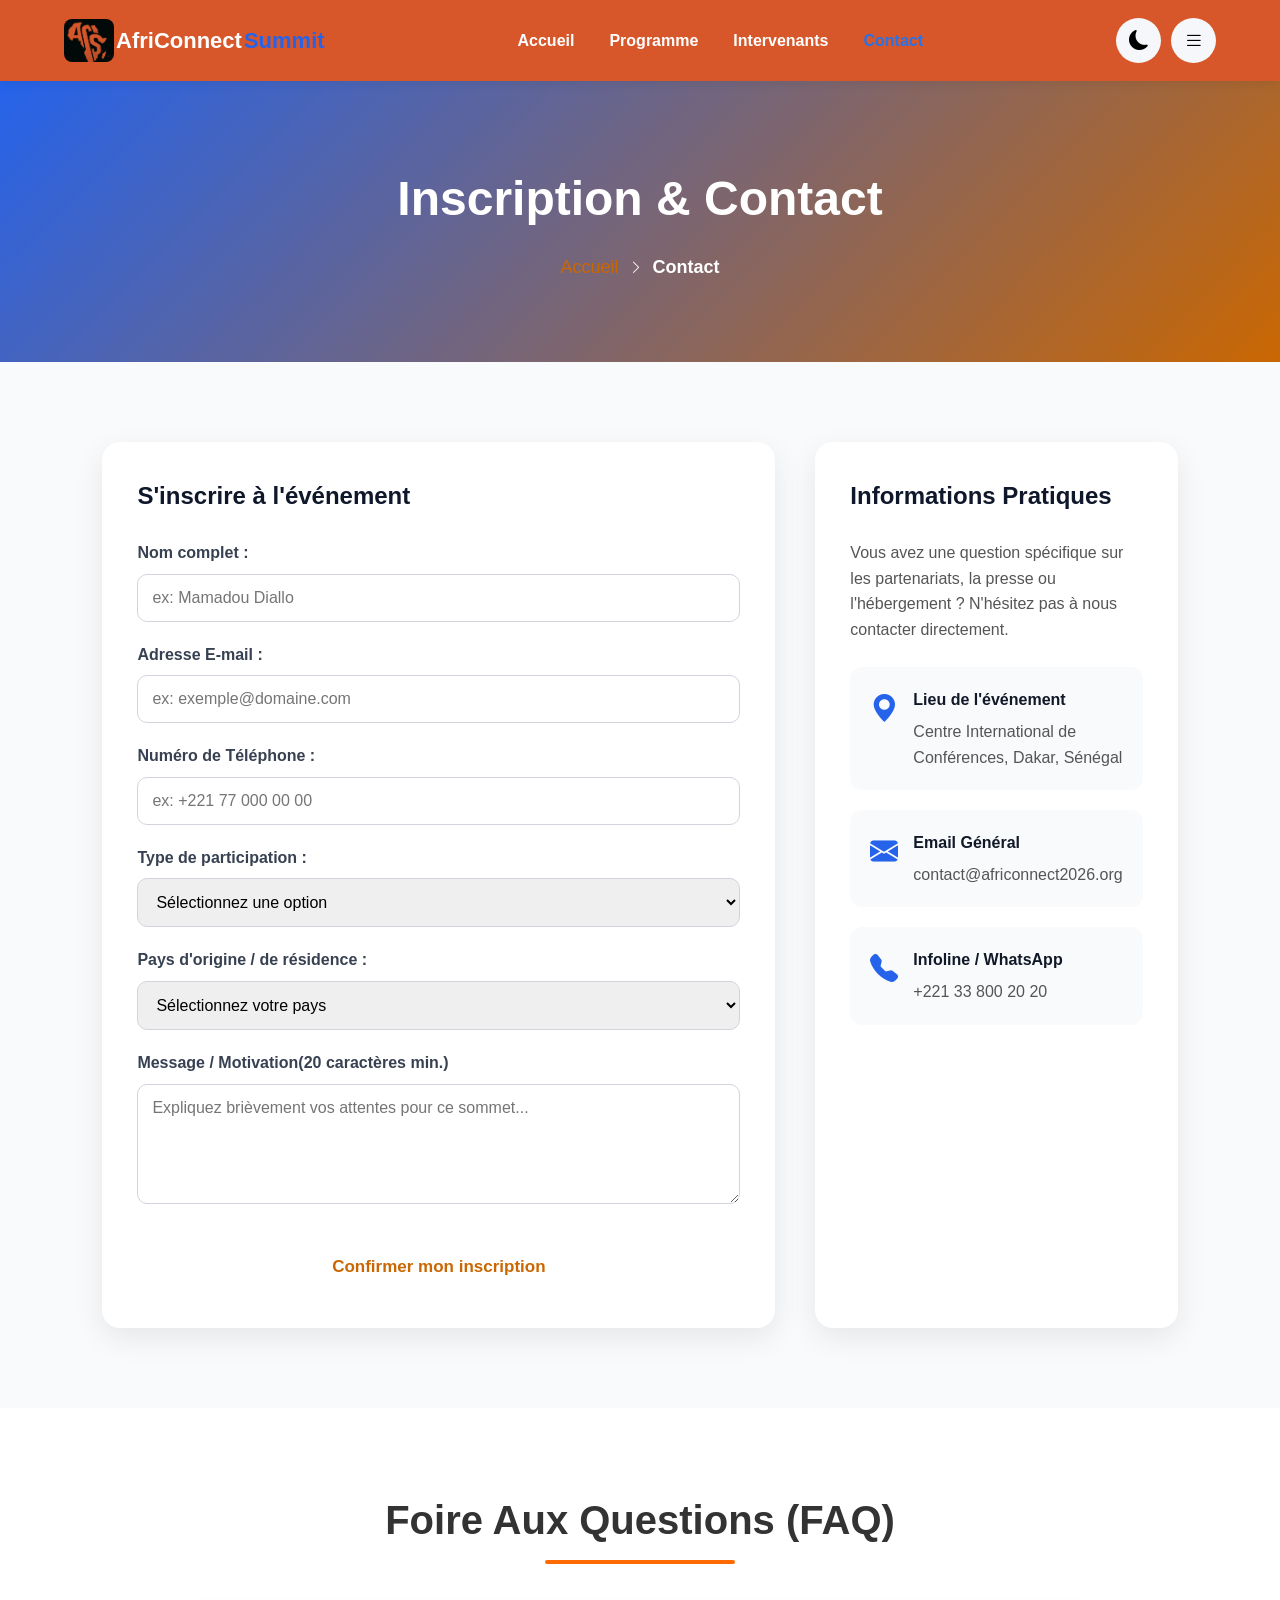
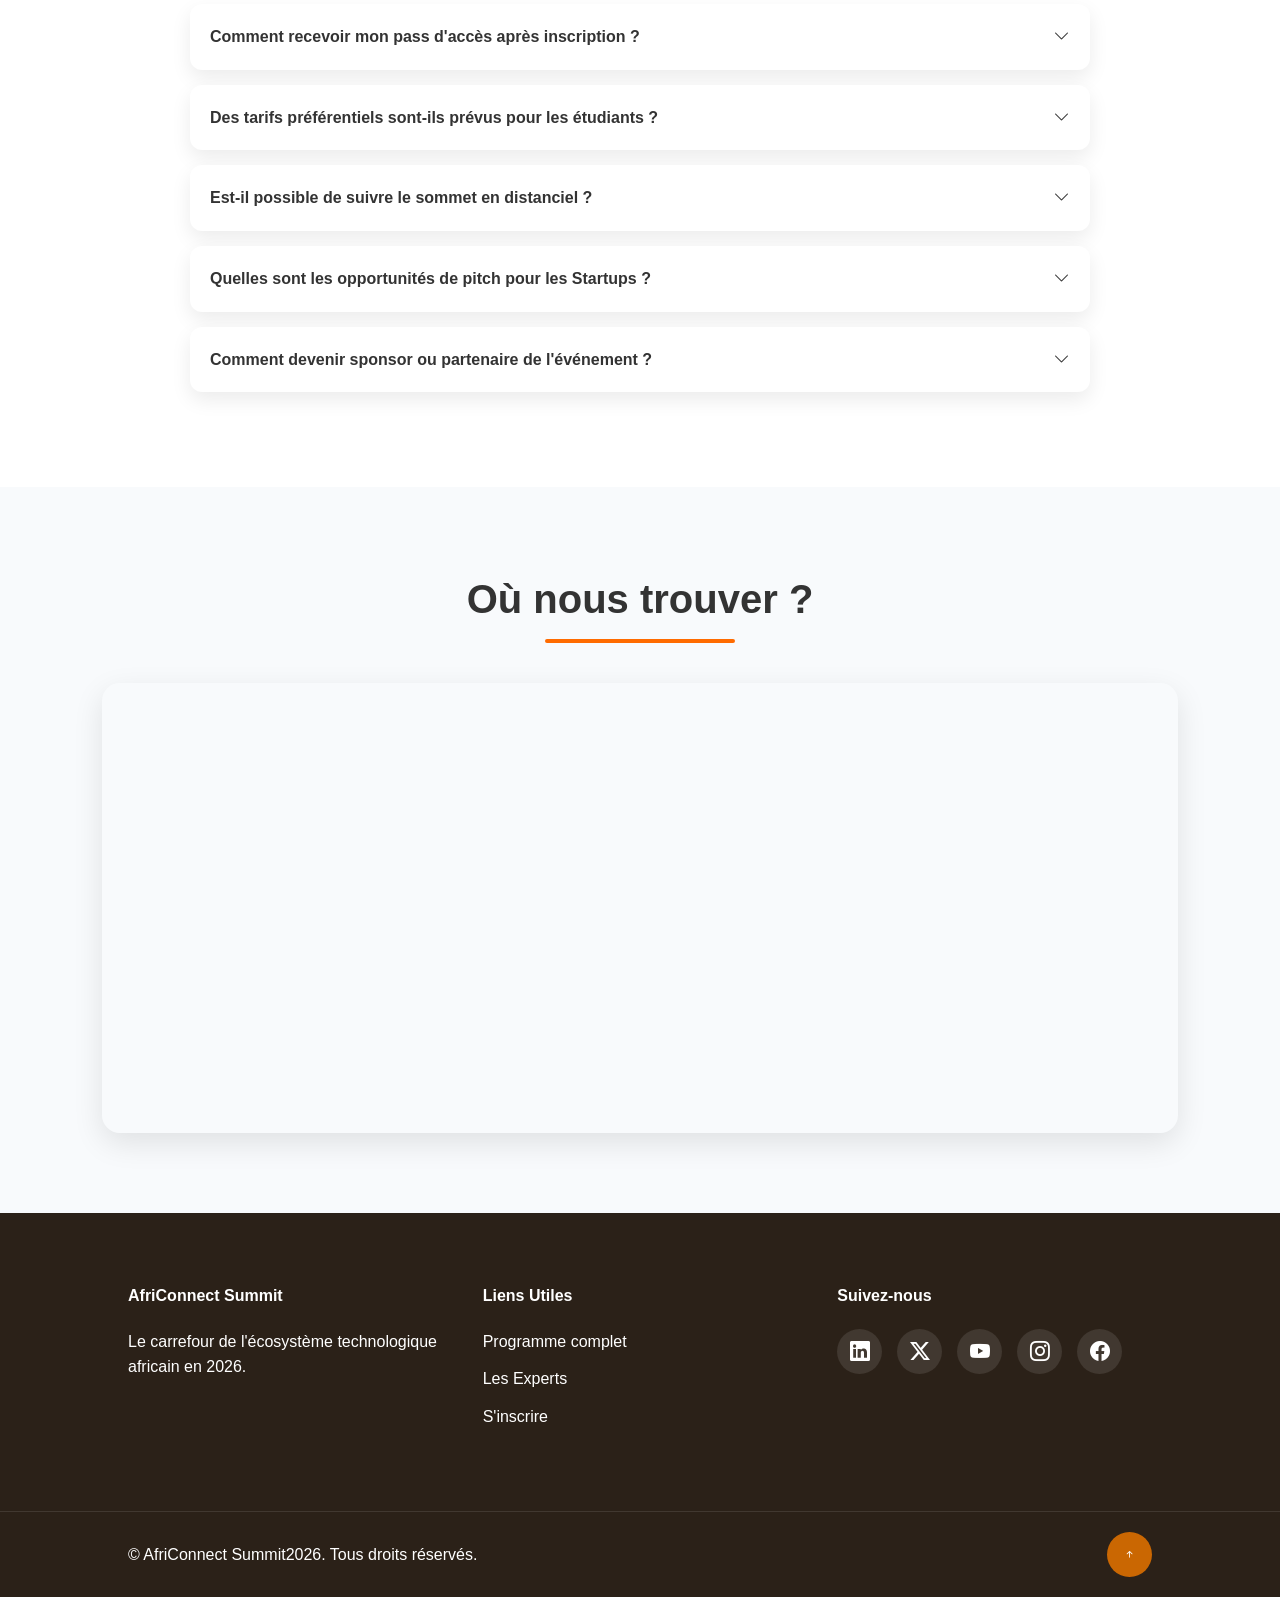
==== commit 764d4d4e: "feat:ajout du dark-mode, navbar dynamique et menu hamburger" ====
--- a/contact.html
+++ b/contact.html
@@ -14,7 +14,7 @@
     <header class="main-header">
         <nav class="navbar" aria-label="Navigation principale">
             <div class="nav-logo"> 
-               <a href="programme.html"><img src="images/logo1.jpeg" alt="AfriConnect Summit 2026" width="50px">AfriConnect<span>Summit</span></a>
+               <a href="programme.html"><img src="images/log.jpeg" alt="AfriConnect Summit 2026" width="50px">AfriConnect<span>Summit</span></a>
             </div>
                 <ul class="nav-links" id="navlinks">
                     <li><a href="index.html">Accueil</a></li>
@@ -92,7 +92,7 @@
                         <div class="form-group">
                             <label for="country">Pays d'origine / de résidence :</label>
                             <select id="country" class="form-control">
-                                <option value="">-- Sélectionnez votre pays --</option>
+                                <option value=""> Sélectionnez votre pays</option>
                                 <option value="Sénégal">Sénégal</option>
                                 <option value="Guinée">Guinée</option>
                                 <option value="Côte d'Ivoire">Côte d'Ivoire</option>
@@ -110,7 +110,7 @@
 
                         <!-- Message / Motivation -->
                         <div class="form-group">
-                            <label for="message">Message / Motivation * (20 caractères min.)</label>
+                            <label for="message">Message / Motivation(20 caractères min.)</label>
                             <textarea id="message" rows="4" class="form-control" placeholder="Expliquez brièvement vos attentes pour ce sommet..."></textarea>
                             <small class="error-text"></small>
                         </div>
--- a/css/style.css
+++ b/css/style.css
@@ -46,7 +46,7 @@
 .main-header{
     position:sticky;
     top:0;
-    background:#fff;
+    background:#d8572a;
     box-shadow:0 2px 10px rgba(0,0,0,.08);
     z-index:1000;
 }
@@ -64,14 +64,14 @@
 .nav-logo a{
     display:flex;
     align-items:center;
-    gap:12px;
-    color:#000;
+    gap:2px;
+    color:#fff;
     font-weight:bold;
     font-size:22px;
 }
 
 .nav-logo span{
-    color:var(--primary);
+    color:#2563eb;
 }
 
 .nav-links{
@@ -81,14 +81,14 @@
 }
 
 .nav-links a{
-    color:#333;
+    color:#fff;
     font-weight:600;
     transition:.3s;
 }
 
 .nav-links a:hover,
 .nav-links .active{
-    color:var(--primary);
+    color:#2573eb;
 }
 
 .nav-actions{
@@ -106,7 +106,12 @@
     cursor:pointer;
     font-size:20px;
 }
-
+.nav-logo img {
+  border-radius: 8px; /* Ou 50% si tu veux un rond parfait */
+  overflow: hidden;
+  mix-blend-mode: multiply;
+  
+}
 /* ============================
    HERO
 ============================ */
@@ -370,6 +375,7 @@
 }
 
 
+
  /* ==========================================================================
    8. SECTION SPONSORS (Centré & Pro - Style Web Summit)
    ========================================================================== */
@@ -1187,3 +1193,208 @@
 }
 
 }
+
+/* H2 section-title */
+/* Style du titre de section */
+.section-title {
+    position: relative;
+    text-align: center;
+    margin-bottom: 2.5rem; 
+    padding-bottom: 12px; 
+}
+
+/* Trait/Soulignement orange élégant centré sous le titre */
+.section-title::after {
+    content: '';
+    position: absolute;
+    bottom: 0;
+    left: 50%;
+    transform: translateX(-50%);
+    width: 190px;           
+    height: 4px;            
+    background-color: var(--accent, #ff6b00); 
+    border-radius: 2px;
+}
+/* js.css */
+/* ==========================
+   DARK MODE COMPLET
+========================== */
+
+.dark-mode{
+    background:#0f172a;
+    color:#f8fafc;
+}
+
+.dark-mode body{
+    background:#0f172a;
+}
+
+/* Header */
+.dark-mode .main-header{
+    background:#111827;
+}
+
+.dark-mode .navbar a{
+    color:#fff;
+}
+
+.dark-mode .btn-theme,
+.dark-mode .btn-hamburger{
+    background:#1f2937;
+    color:#fff;
+}
+
+/* Sections */
+.dark-mode .stats-section,
+.dark-mode .why-section,
+.dark-mode .speakers-prewiew-section,
+.dark-mode .schedule-section,
+.dark-mode .themes-section,
+.dark-mode .filter-section,
+.dark-mode .contact-section,
+.dark-mode .faq-section,
+.dark-mode .map-section{
+    background:#0f172a;
+}
+
+/* Cartes */
+.dark-mode .stat-card,
+.dark-mode .feature-card,
+.dark-mode .speaker-card,
+.dark-mode .speaker-card-item,
+.dark-mode .theme-box,
+.dark-mode .contact-form-wrapper,
+.dark-mode .contact-info-wrapper,
+.dark-mode .faq-item{
+    background:#1e293b;
+    color:#fff;
+}
+
+/* Titres et textes */
+.dark-mode h1,
+.dark-mode h2,
+.dark-mode h3,
+.dark-mode h4,
+.dark-mode h5,
+.dark-mode h6,
+.dark-mode p,
+.dark-mode span,
+.dark-mode small,
+.dark-mode label,
+.dark-mode li{
+    color:#fff;
+}
+
+/* Hero interne */
+.dark-mode .internal-hero{
+    background:linear-gradient(135deg,#0f172a,#1e293b);
+}
+
+/* Tableau Programme */
+.dark-mode .schedule-table{
+    background:#1e293b;
+    color:#fff;
+}
+
+.dark-mode .schedule-table thead{
+    background:#ca6702;
+}
+
+.dark-mode .schedule-table tbody tr:nth-child(even){
+    background:#263548;
+}
+
+.dark-mode .schedule-table tbody tr:hover{
+    background:#374151;
+}
+
+/* Formulaire */
+.dark-mode .form-control{
+    background:#334155;
+    color:#fff;
+    border:1px solid #475569;
+}
+
+.dark-mode .form-control::placeholder{
+    color:#cbd5e1;
+}
+
+.dark-mode select{
+    background:#334155;
+    color:#fff;
+}
+.dark-mode .contact-info-wrapper p,
+.dark-mode .contact-info-wrapper span,
+.dark-mode .contact-info-wrapper h4,
+.dark-mode .contact-info-wrapper a {
+    color: #0f172a !important;
+}
+
+body.dark-mode .info-desc,
+body.dark-mode p.info-desc {
+    color: #ffffff !important;
+    
+}
+
+/* FAQ */
+.dark-mode .faq-header{
+    color:#fff;
+}
+
+
+.dark-mode .faq-content{
+    background:#1e293b;
+    color:#fff;
+}
+
+/* Footer */
+.dark-mode .main-footer{
+    background:#020617;
+}
+
+/* Boutons */
+.dark-mode .btn-primary{
+    background:#ca6702;
+    color:#fff;
+}
+
+.dark-mode .btn-secondary{
+    border-color:#fff;
+    color:#ca6702;
+}
+
+.dark-mode .btn-outline{
+    border-color:#ca6702;
+    color:#ca6702;
+}
+
+.dark-mode .btn-outline:hover{
+    background:#ca6702;
+    color:#fff;
+}
+/* navbar dynamique */
+.main-header.scrolled{
+    background:#dc2626;
+    box-shadow:0 10px 20px rgba(0,0,0,.15);
+}
+/* Menu hamburger */
+/* Mobile */
+@media (max-width: 768px) {
+
+    .nav-links {
+        display: none;
+        flex-direction: column;
+        position: absolute;
+        top: 70px;
+        right: 20px;
+        width: 220px;
+        background: #1f2937;
+        border-radius: 10px;
+        padding: 15px;
+    }
+
+    .nav-links.active {
+        display: flex;
+    }
+}
+
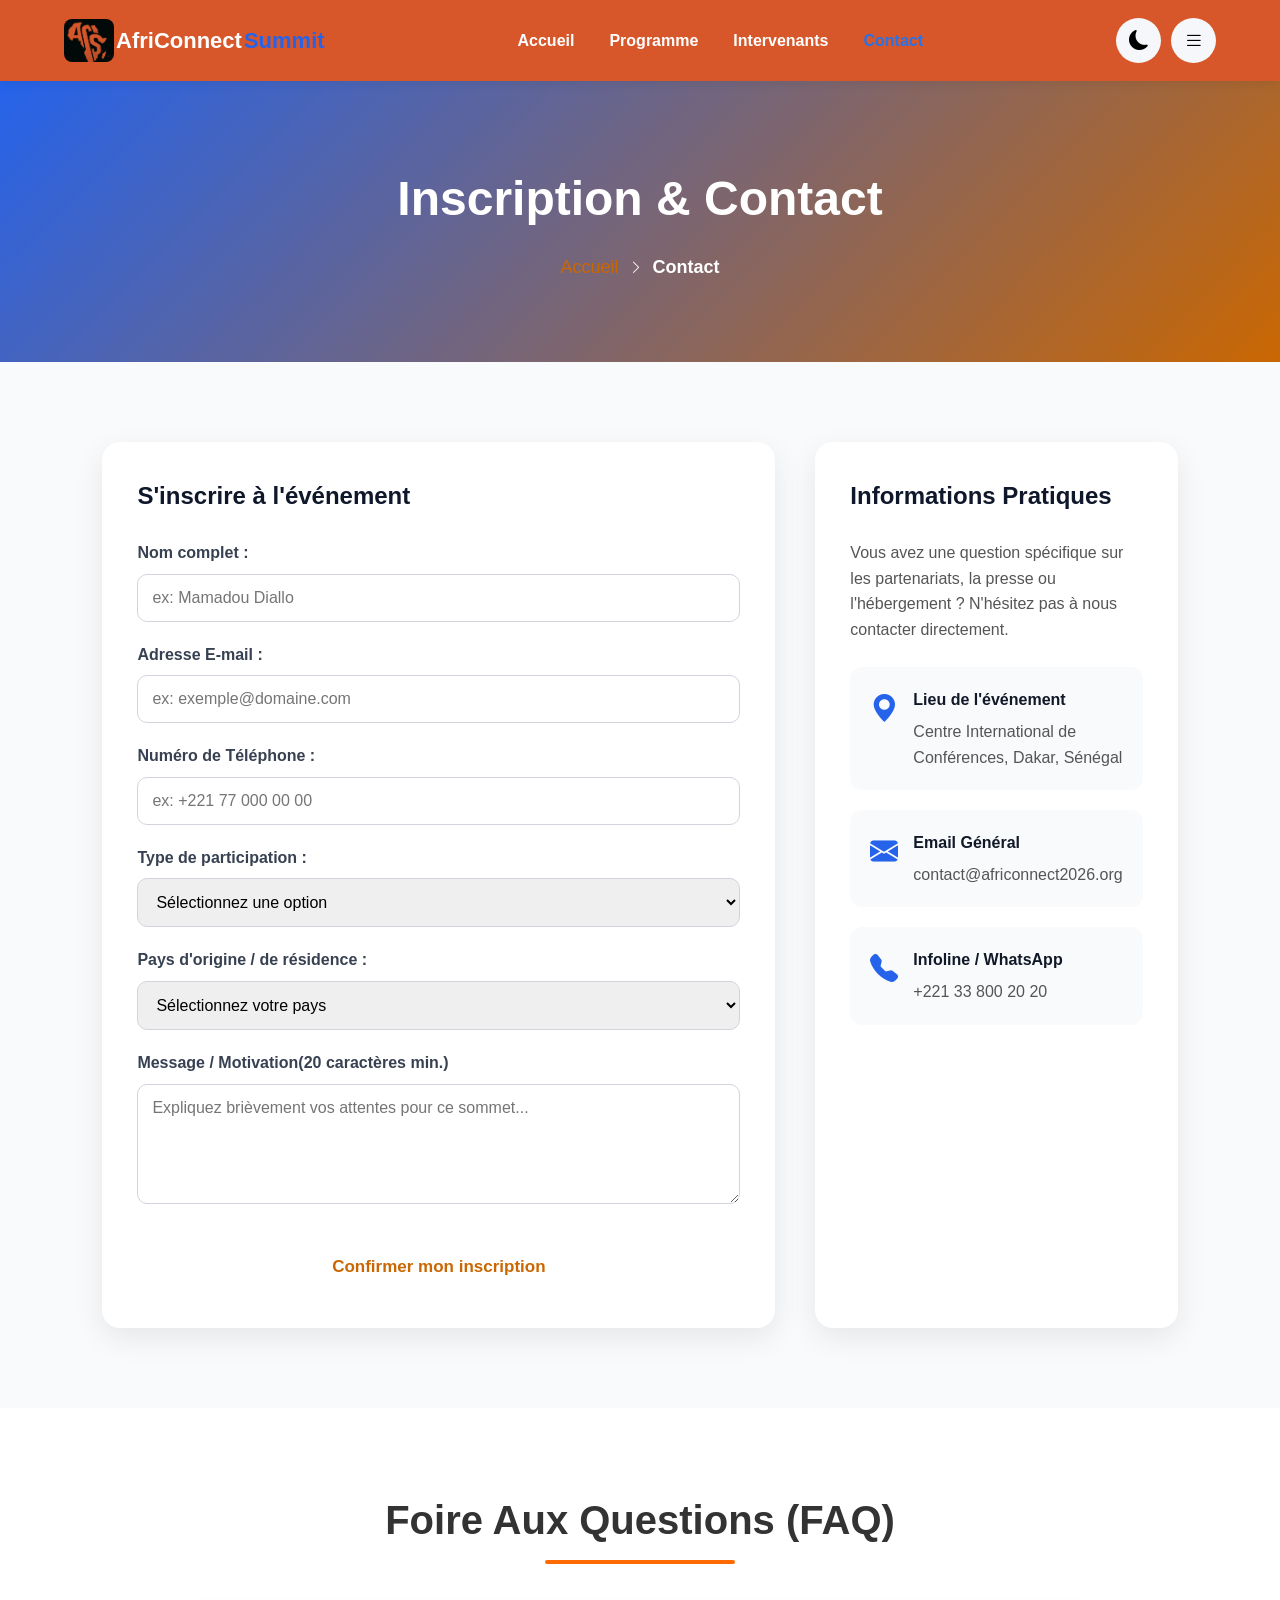
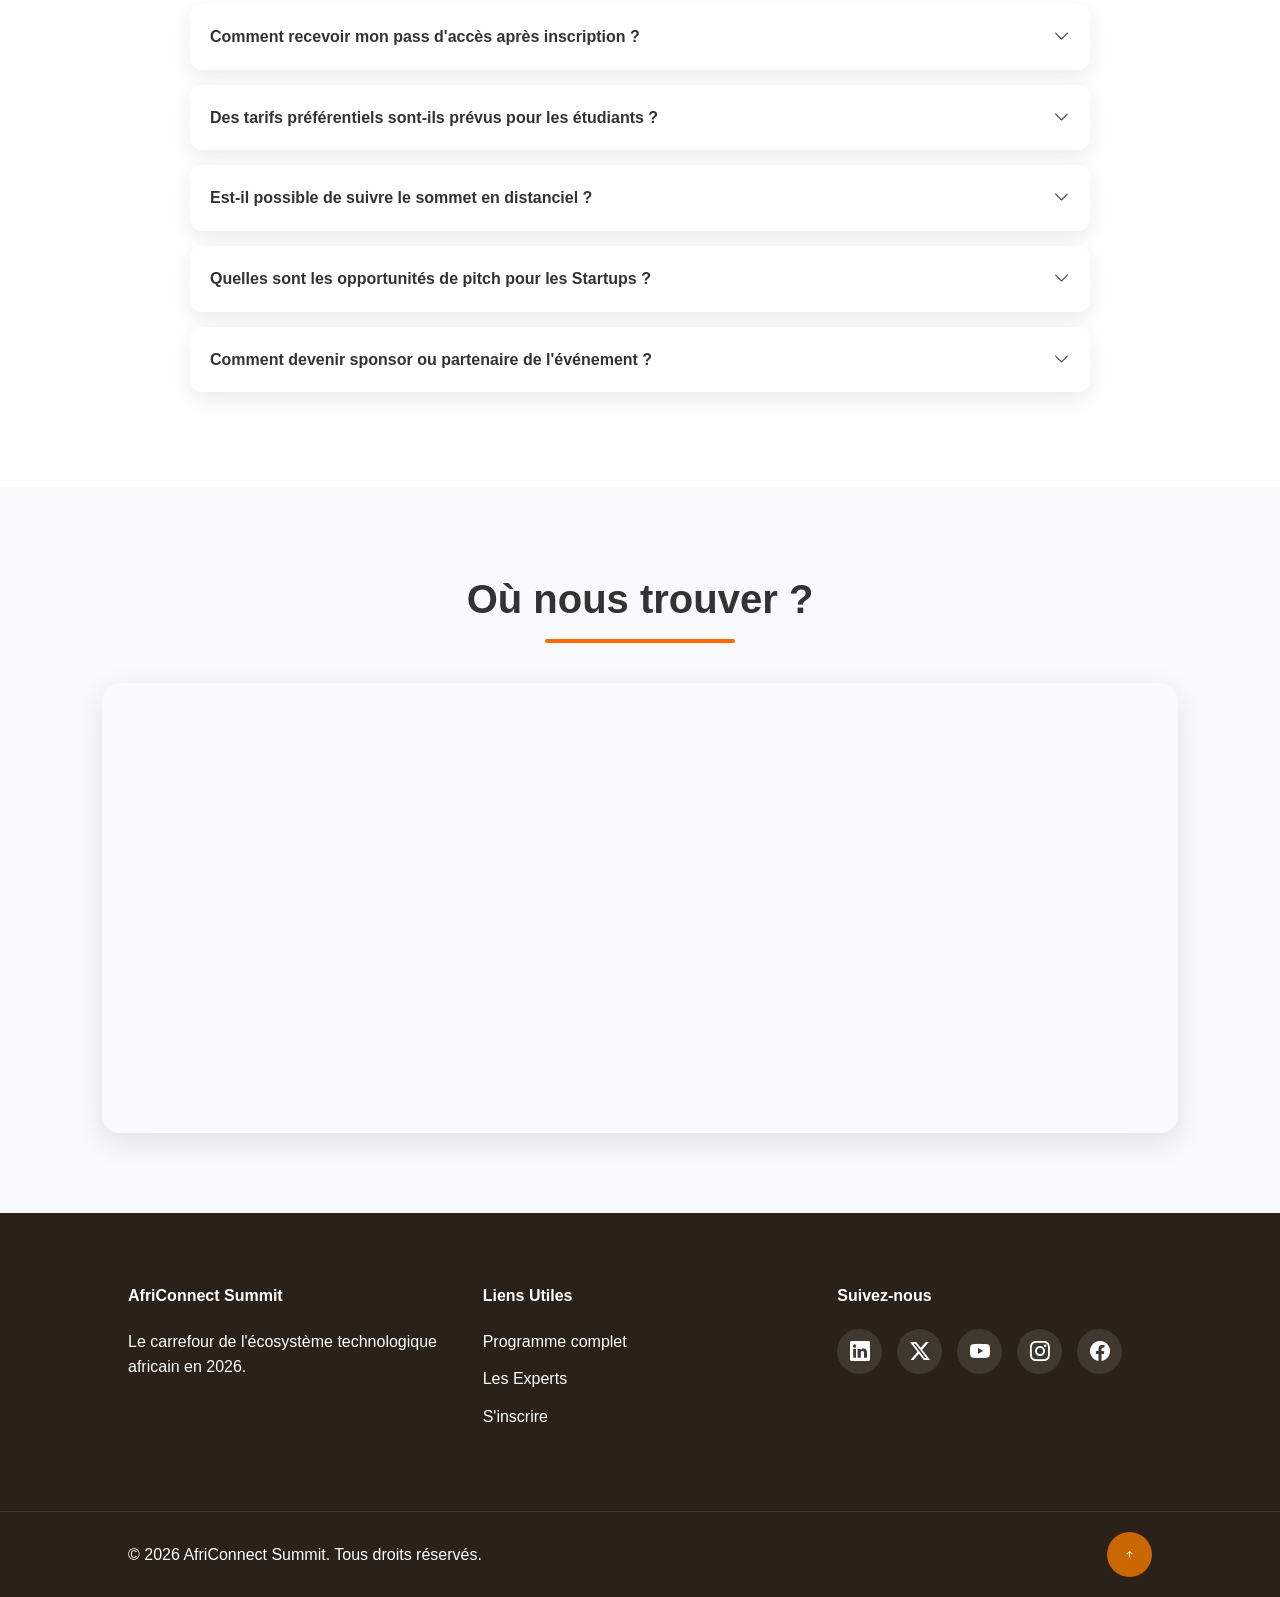
==== commit 2cc34c35: "ajout du js : du  Bouton retour en haut et de la  Année dynamique dans le footer" ====
--- a/contact.html
+++ b/contact.html
@@ -267,7 +267,7 @@
         </div>
         
         <div class="footer-bottom">
-            <p>&copy; <span id="currentYear"></span> AfriConnect Summit2026. Tous droits réservés.</p>
+            <p>&copy; <span id="currentYear"></span> AfriConnect Summit. Tous droits réservés.</p>
             <button id="backToTop" class="btn-back-to-top" aria-label="Retour en haut de page">
                 <i class="bi bi-arrow-up-short"></i>
             </button>
--- a/css/style.css
+++ b/css/style.css
@@ -248,13 +248,17 @@
 ============================ */
 
 .stats-section{
-    padding:80px 10%;
+    padding:40px 20%;
+    padding-left: 0;
+    padding-right: 0;
 }
 
 .stats-grid{
     display:grid;
-    grid-template-columns:repeat(4,1fr);
-    gap:30px;
+    grid-template-columns:repeat(2,1fr);
+    gap:15px;
+    margin: 0;
+    width: 100%;
 }
 
 .stat-card{
@@ -332,7 +336,7 @@
 
 .speakers-grid{
     display:grid;
-    grid-template-columns:repeat(4,1fr);
+    grid-template-columns:repeat(2,1fr);
     gap:20px;
 }
 
@@ -688,19 +692,21 @@
 =========================== */
 
 .themes-section{
-    padding:80px 8%;
+    padding:15px 10px;
+    padding-left: 0;
+    padding-right: 0;
 }
 
 .themes-grid{
     display:grid;
-    grid-template-columns:repeat(4,1fr);
+    grid-template-columns:repeat(2,1fr);
     gap:20px;
     margin-top:50px;
 }
 
 .theme-box{
     background:#136f63;
-    padding:35px;
+    padding:15px 12px;
     text-align:center;
     border-radius:15px;
     box-shadow:0 10px 25px rgba(0,0,0,.08);
@@ -724,7 +730,14 @@
 
 .theme-box p{
     color:#fff;
-    line-height:1.7;
+    line-height:1.3;
+    margin-top: 8px;
+}
+.theme-box img,
+.theme-box i {
+    width: 32px;
+    height: 32px;
+    margin-bottom: 8px;
 }
 
 /* ===========================
@@ -1374,7 +1387,7 @@
 }
 /* navbar dynamique */
 .main-header.scrolled{
-    background:#dc2626;
+    background:greenyellow;
     box-shadow:0 10px 20px rgba(0,0,0,.15);
 }
 /* Menu hamburger */
@@ -1398,3 +1411,90 @@
     }
 }
 
+/* css anim-scroll */
+
+.scroll-anim{
+    opacity:0;
+    transform:translateY(60px);
+    transition:all .8s ease;
+}
+
+/* Quand l'élément apparaît */
+
+.scroll-anim.show{
+    opacity:1;
+    transform:translateY(0);
+}
+
+/* Fade */
+
+.fade-in-target{
+    opacity:0;
+    transition:opacity 1s ease;
+}
+
+.fade-in-target.show{
+    opacity:1;
+}
+
+/* Slide */
+
+.slide-in{
+    opacity:0;
+    transform:translateX(-80px);
+    transition:all .8s ease;
+}
+
+.slide-in.show{
+    opacity:1;
+    transform:translateX(0);
+}
+
+/* Zoom */
+
+.zoom-in{
+    opacity:0;
+    transform:scale(.7);
+    transition:all .8s ease;
+}
+
+.zoom-in.show{
+    opacity:1;
+    transform:scale(1);
+}
+
+/* css onglets programme */
+.tab-panel{
+    display:none;
+}
+
+.tab-panel.active{
+    display:block;
+}
+
+.tab-btn.active{
+    background:#fb8500;
+    color:#fff;
+}
+/* css formulaire */
+.form-control.error {
+    border: 2px solid red;
+}
+
+.error-text {
+    color: red;
+    font-size: 14px;
+    display: block;
+    margin-top: 5px;
+}
+
+.alert-success {
+    color: green;
+    padding: 15px;
+    margin-bottom: 20px;
+    border-radius: 8px;
+    background-color: #d4edda;
+}
+
+
+
